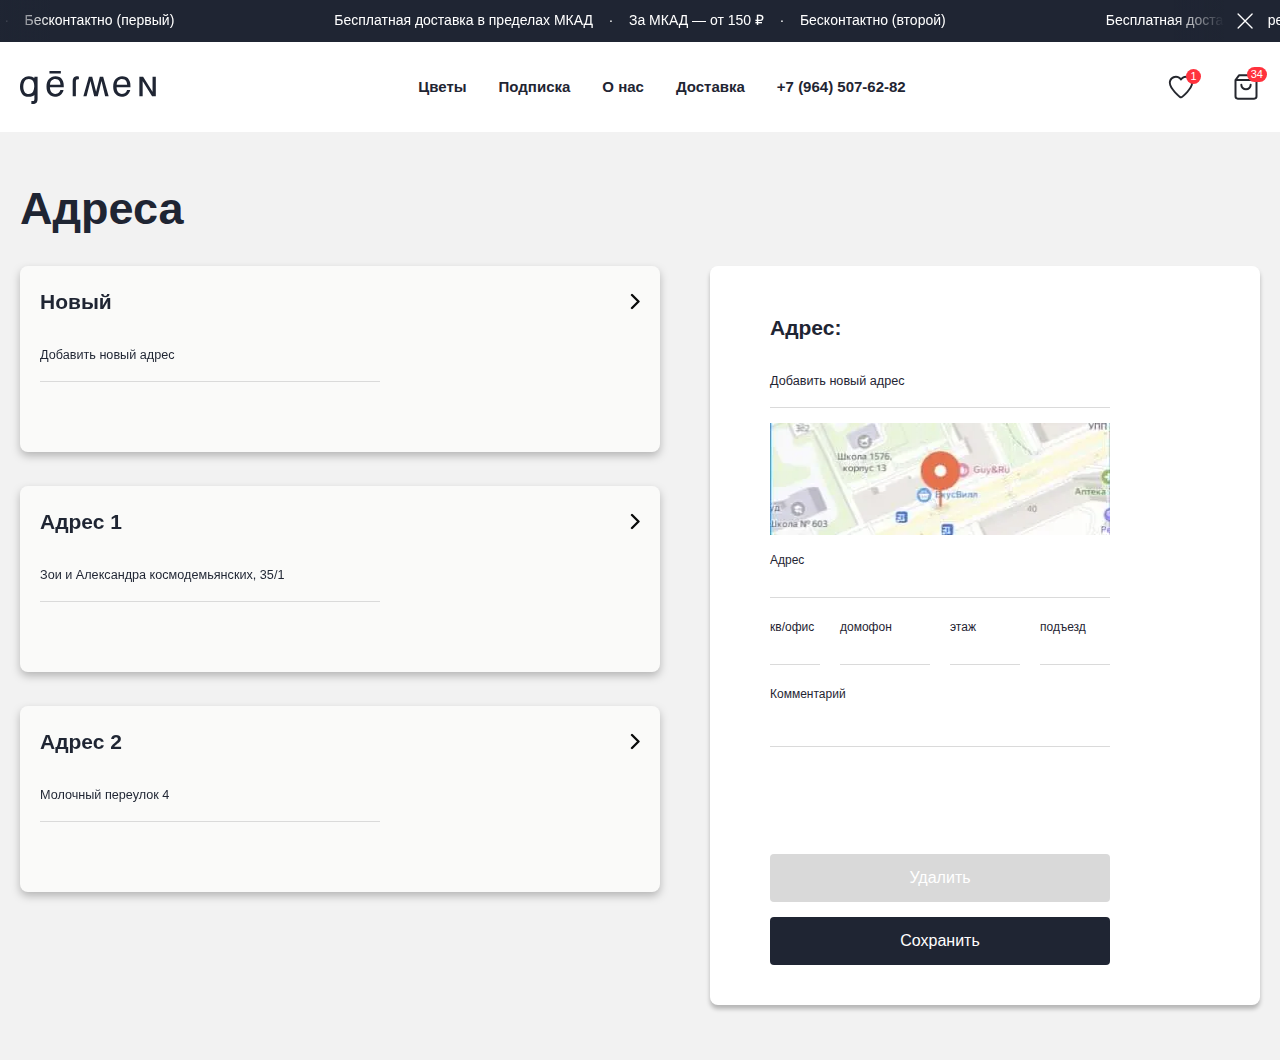
==== address.html @ e30f64b9 "first commit" ====
<!DOCTYPE html> <html lang="ru">

<head>
    <meta charset="UTF-8">
    <meta name="keywords" content="">
    <meta name="description" content="">
    <meta name="viewport" content="width=device-width, initial-scale=1, minimum-scale=1, maximum-scale=1">
    <meta name="format-detection" content="telephone=no">
    <meta name="skype-toolbar" content="skype-toolbar-parser-compatible">
    <link rel="stylesheet" href="css/libs.min.css">
    <link rel="stylesheet" href="css/style.min.css">
    <title>Адреса</title>
    <!-- Removing the error about the absence of favicon-->
    <link rel="shortcut icon" href="data:,">
</head>


<body>
    <section class="info-bar">
    <div class="info-bar__container">
        <div class="swiper-container swiper--top">
            <div class="swiper-wrapper">
                <div class="swiper-slide">
                    <div class="info-bar__text">
                        <div class="info-bar__text-item">Бесплатная доставка в&nbsp;пределах МКАД</div>
                        <div class="info-bar__text-item">За&nbsp;МКАД&nbsp;&mdash; от&nbsp;150&nbsp;₽</div>
                        <div class="info-bar__text-item">Бесконтактно (первый)</div>
                    </div>
                </div>
                <div class="swiper-slide">
                    <div class="info-bar__text">
                        <div class="info-bar__text-item">Бесплатная доставка в&nbsp;пределах МКАД</div>
                        <div class="info-bar__text-item">За&nbsp;МКАД&nbsp;&mdash; от&nbsp;150&nbsp;₽</div>
                        <div class="info-bar__text-item">Бесконтактно (второй)</div>
                    </div>
                </div>
                <div class="swiper-slide">
                    <div class="info-bar__text">
                        <div class="info-bar__text-item">Бесплатная доставка в&nbsp;пределах МКАД</div>
                        <div class="info-bar__text-item">За&nbsp;МКАД&nbsp;&mdash; от&nbsp;150&nbsp;₽</div>
                        <div class="info-bar__text-item">Бесконтактно (третий)</div>
                    </div>
                </div>
                <div class="swiper-slide">
                    <div class="info-bar__text">
                        <div class="info-bar__text-item">Бесплатная доставка в&nbsp;пределах МКАД</div>
                        <div class="info-bar__text-item">За&nbsp;МКАД&nbsp;&mdash; от&nbsp;150&nbsp;₽</div>
                        <div class="info-bar__text-item">Бесконтактно (четвертый)</div>
                    </div>
                </div>
            </div>
        </div>
        <div class="info-bar__close"></div>
    </div>
</section>
<header class="header">
    <div class="header__container">
        <div class="header__col header__col--left">
            <div class="header__burger"></div>
            <a class="header__logo" href="/"></a>
        </div>
        <div class="header__col header__col--center">
            <nav class="nav nav--desktop">
                <a class="nav__item" href="#">Цветы</a>
                <a class="nav__item" href="#">Подписка</a>
                <a class="nav__item" href="#">О&nbsp;нас</a>
                <a class="nav__item" href="#">Доставка</a>
                <a class="nav__item" href="tel:+79645076282">+7 (964) 507-62-82</a>
            </nav>
        </div>
        <div class="header__col header__col--right">
            <a class="header__control header__control--phone" href="tel:+79645076282"></a>
            <a class="header__control header__control--heart" href="#">
                <div class="header__control-text">1</div>
            </a>
            <a class="header__control header__control--cart" href="#">
                <div class="header__control-text">34</div>
            </a>
        </div>
    </div>
    <nav class="nav nav--mobile">
        <div class="nav__btn-close"></div>
        <a class="nav__item" href="#">Цветы</a>
        <a class="nav__item" href="#">Подписка</a>
        <a class="nav__item" href="#">О&nbsp;нас</a>
        <a class="nav__item" href="#">Доставка</a>
        <div class="nav__contacts">
            <div class="nav__contacts-title">Контакты</div>
            <a class="nav__contacts-link" href="tel:+74994992777">+7 (499) 499-27-77</a>
        </div>
    </nav>
</header>



    <section class="address">
        <div class="container">
            <div class="address__title display1">Адреса</div>
            <div class="address__inner">
                <div class="address__left">
                    <div
        class="address-card"
        data-desc="Добавить новый адрес"
        data-street=""
        data-office=""
        data-intercom=""
        data-floor=""
        data-entrance=""
        data-comment=""
>
    <div class="address-card__top">
        <div class="address-card__title display4">Новый</div>
        <svg width="10" height="17" viewBox="0 0 10 17" fill="none" xmlns="http://www.w3.org/2000/svg">
            <path d="M2 15L8.5 8.5L2 2" stroke="#090A0A" stroke-width="2.37254" stroke-linecap="round" stroke-linejoin="round"/>
        </svg>
    </div>
    <div class="address-card__desc">Добавить новый адрес</div>
</div>

                    <div
        class="address-card"
        data-desc="Зои и Александра космодемьянских, 35/1"
        data-street="Зои и Александра космодемьянских, 35/1"
        data-office="94"
        data-intercom="6543#0629"
        data-floor="7"
        data-entrance="3"
        data-comment="Подьезд со стороны улицы, между “донером” и “ароматным миром”, вот вторую дверь не звонить"
>
    <div class="address-card__top">
        <div class="address-card__title display4">Адрес 1</div>
        <svg width="10" height="17" viewBox="0 0 10 17" fill="none" xmlns="http://www.w3.org/2000/svg">
            <path d="M2 15L8.5 8.5L2 2" stroke="#090A0A" stroke-width="2.37254" stroke-linecap="round" stroke-linejoin="round"/>
        </svg>
    </div>
    <div class="address-card__desc">Зои и Александра космодемьянских, 35/1</div>
</div>

                    <div
        class="address-card"
        data-desc="Молочный переулок 4"
        data-street="Молочный переулок 4"
        data-office="123"
        data-intercom="2543#0629"
        data-floor="9"
        data-entrance="1"
        data-comment=""
>
    <div class="address-card__top">
        <div class="address-card__title display4">Адрес 2</div>
        <svg width="10" height="17" viewBox="0 0 10 17" fill="none" xmlns="http://www.w3.org/2000/svg">
            <path d="M2 15L8.5 8.5L2 2" stroke="#090A0A" stroke-width="2.37254" stroke-linecap="round" stroke-linejoin="round"/>
        </svg>
    </div>
    <div class="address-card__desc">Молочный переулок 4</div>
</div>

                </div>
                <div class="address__right">
                    <form action="" class="address-form">
                        <div class="address-form__inner">
                            <div class="address-form__title display4">Адрес:</div>
                            <div class="address-form__desc _desc">Добавить новый адрес</div>
                            <div class="address-form__map">
                                <img src="img/map.webp" alt="">
                            </div>
                            <div class="address-form__grid">
                                <fieldset class="address-form__full fg">
                                    <label>Адрес</label>
                                    <input class="_street" type="text">
                                </fieldset>
                                <fieldset class="address-form__field fg">
                                    <label>кв/офис</label>
                                    <input class="_office" type="text">
                                </fieldset>
                                <fieldset class="address-form__field fg">
                                    <label>домофон</label>
                                    <input class="_intercom" type="text">
                                </fieldset>
                                <fieldset class="address-form__field fg">
                                    <label>этаж</label>
                                    <input class="_floor" type="text">
                                </fieldset>
                                <fieldset class="address-form__field fg">
                                    <label>подъезд</label>
                                    <input class="_entrance" type="text">
                                </fieldset>
                                <fieldset class="address-form__full fg">
                                    <label>Комментарий</label>
                                    <textarea class="_comment"></textarea>
                                </fieldset>
                            </div>
                            <div class="address-form__buttons">
                                <button class="address-form__btn mbtn mbtn-gray">Удалить</button>
                                <button class="_save-address address-form__btn mbtn mbtn-accent">Cохранить</button>
                            </div>
                        </div>
                    </form>
                </div>
            </div>
        </div>
    </section>


    <script src="js/libs.min.js"></script>
<script src="js/app-project-base.js"></script>
<script src="js/app-project-run.js"></script>
<script src="js/main.min.js"></script>

</body>

</html>
---- css/libs.min.css ----
﻿
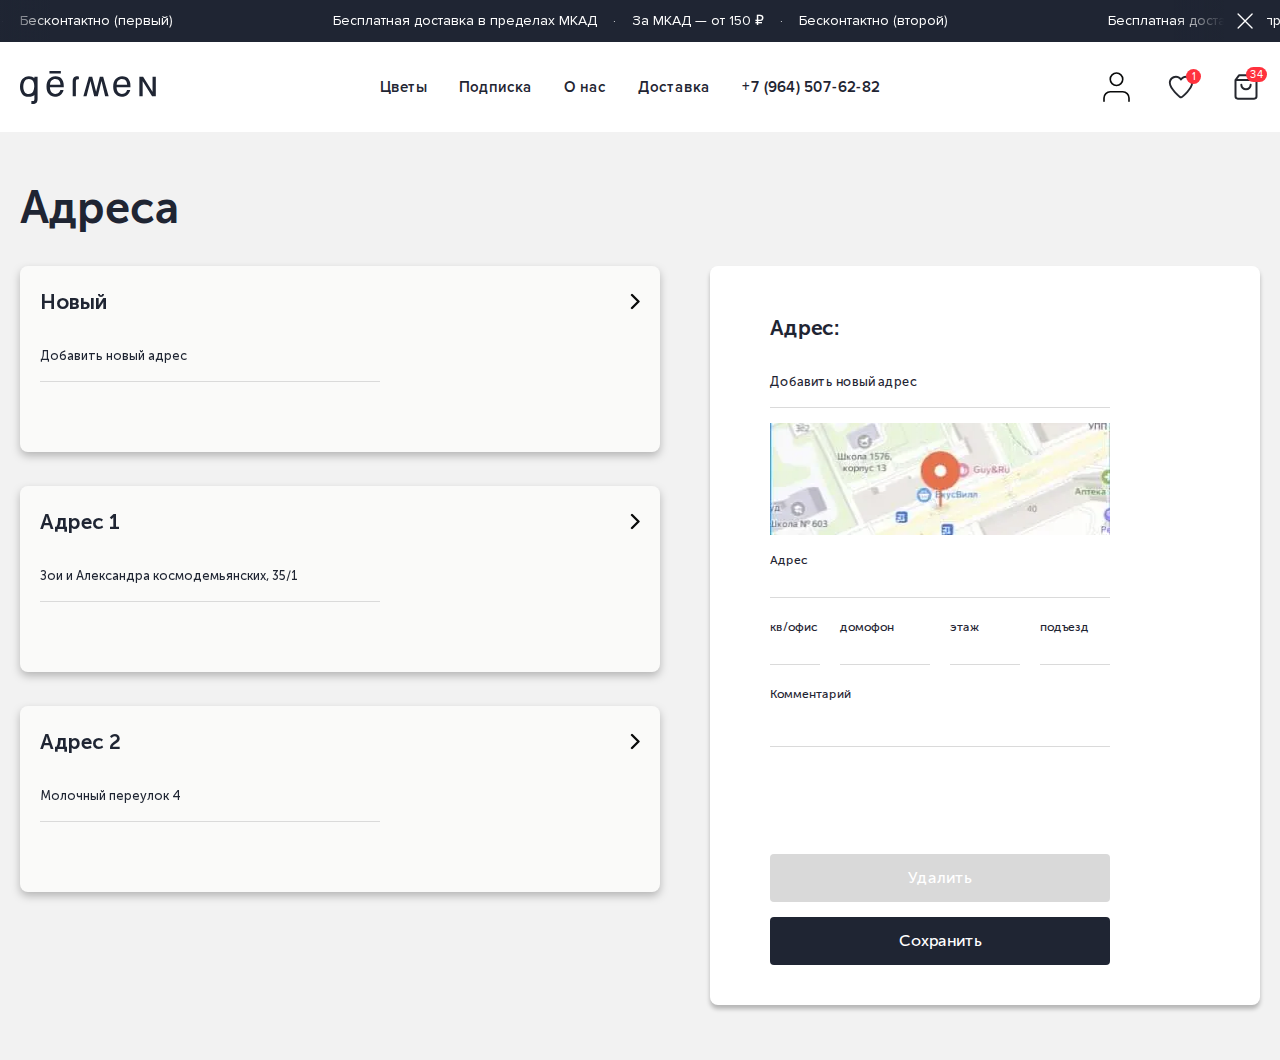
==== commit 03372d18: "added lk" ====
--- a/address.html
+++ b/address.html
@@ -7,7 +7,7 @@
     <meta name="viewport" content="width=device-width, initial-scale=1, minimum-scale=1, maximum-scale=1">
     <meta name="format-detection" content="telephone=no">
     <meta name="skype-toolbar" content="skype-toolbar-parser-compatible">
-    <link rel="stylesheet" href="css/libs.min.css">
+    <link rel="stylesheet" href="css/intlTelInput.min.css">
     <link rel="stylesheet" href="css/style.min.css">
     <title>Адреса</title>
     <!-- Removing the error about the absence of favicon-->
@@ -69,7 +69,55 @@
             </nav>
         </div>
         <div class="header__col header__col--right">
-            <a class="header__control header__control--phone" href="tel:+79645076282"></a>
+<!--            <a class="header__control header__control&#45;&#45;phone" href="tel:+79645076282"></a>-->
+            <button class="header__lk">
+                <svg width="27" height="30" viewBox="0 0 27 30" fill="none" xmlns="http://www.w3.org/2000/svg">
+                    <path d="M26 29.125V26C26 24.3424 25.3415 22.7527 24.1694 21.5806C22.9973 20.4085 21.4076 19.75 19.75 19.75H7.25C5.5924 19.75 4.00268 20.4085 2.83058 21.5806C1.65848 22.7527 1 24.3424 1 26V29.125" stroke="#090A0A" stroke-width="1.6129" stroke-linecap="round" stroke-linejoin="round"/>
+                    <path d="M13.5 13.5C16.9518 13.5 19.75 10.7018 19.75 7.25C19.75 3.79822 16.9518 1 13.5 1C10.0482 1 7.25 3.79822 7.25 7.25C7.25 10.7018 10.0482 13.5 13.5 13.5Z" stroke="#090A0A" stroke-width="1.6129" stroke-linecap="round" stroke-linejoin="round"/>
+                </svg>
+            </button>
+            
+            
+            
+            <div class="lk-modal lk-modal3">
+                <div class="lk-modal__inner">
+                    <div class="lk-modal__title">Личный кабинет</div>
+                    <div class="lk-modal__name lk-modal__title">Антон</div>
+                    <div class="lk-modal__info">
+                        <div class="lk-modal__phone">+7 906 089 59 63</div>
+                        <a href="" class="lk-modal__settings">
+                            <svg width="16" height="16" viewBox="0 0 16 16" fill="none" xmlns="http://www.w3.org/2000/svg">
+                                <g clip-path="url(#clip0_18_4095)">
+                                    <path d="M7.99984 10.0001C9.10441 10.0001 9.99984 9.10465 9.99984 8.00008C9.99984 6.89551 9.10441 6.00008 7.99984 6.00008C6.89527 6.00008 5.99984 6.89551 5.99984 8.00008C5.99984 9.10465 6.89527 10.0001 7.99984 10.0001Z" stroke="#344054" stroke-width="1.5" stroke-linecap="round" stroke-linejoin="round"/>
+                                    <path d="M12.9332 10.0001C12.8444 10.2012 12.818 10.4242 12.8572 10.6405C12.8964 10.8567 12.9995 11.0563 13.1532 11.2134L13.1932 11.2534C13.3171 11.3772 13.4155 11.5243 13.4826 11.6862C13.5497 11.848 13.5842 12.0215 13.5842 12.1967C13.5842 12.372 13.5497 12.5455 13.4826 12.7073C13.4155 12.8692 13.3171 13.0162 13.1932 13.1401C13.0693 13.264 12.9223 13.3624 12.7604 13.4295C12.5986 13.4966 12.4251 13.5311 12.2498 13.5311C12.0746 13.5311 11.9011 13.4966 11.7392 13.4295C11.5774 13.3624 11.4303 13.264 11.3065 13.1401L11.2665 13.1001C11.1094 12.9464 10.9098 12.8433 10.6936 12.8041C10.4773 12.7649 10.2542 12.7913 10.0532 12.8801C9.85599 12.9646 9.68783 13.1049 9.56937 13.2838C9.45092 13.4626 9.38736 13.6722 9.3865 13.8867V14.0001C9.3865 14.3537 9.24603 14.6928 8.99598 14.9429C8.74593 15.1929 8.40679 15.3334 8.05317 15.3334C7.69955 15.3334 7.36041 15.1929 7.11036 14.9429C6.86031 14.6928 6.71984 14.3537 6.71984 14.0001V13.9401C6.71468 13.7194 6.64325 13.5054 6.51484 13.3259C6.38644 13.1464 6.20699 13.0096 5.99984 12.9334C5.79876 12.8447 5.57571 12.8182 5.35944 12.8574C5.14318 12.8966 4.94362 12.9997 4.7865 13.1534L4.7465 13.1934C4.62267 13.3174 4.47562 13.4157 4.31376 13.4828C4.15189 13.5499 3.97839 13.5845 3.80317 13.5845C3.62795 13.5845 3.45445 13.5499 3.29258 13.4828C3.13072 13.4157 2.98367 13.3174 2.85984 13.1934C2.73587 13.0696 2.63752 12.9225 2.57042 12.7607C2.50333 12.5988 2.46879 12.4253 2.46879 12.2501C2.46879 12.0749 2.50333 11.9014 2.57042 11.7395C2.63752 11.5776 2.73587 11.4306 2.85984 11.3067L2.89984 11.2667C3.05353 11.1096 3.15663 10.9101 3.19584 10.6938C3.23505 10.4775 3.20858 10.2545 3.11984 10.0534C3.03533 9.85623 2.89501 9.68807 2.71615 9.56962C2.53729 9.45117 2.32769 9.3876 2.11317 9.38675H1.99984C1.64622 9.38675 1.30708 9.24627 1.05703 8.99622C0.80698 8.74617 0.666504 8.40704 0.666504 8.05341C0.666504 7.69979 0.80698 7.36065 1.05703 7.11061C1.30708 6.86056 1.64622 6.72008 1.99984 6.72008H2.05984C2.2805 6.71492 2.49451 6.64349 2.67404 6.51509C2.85357 6.38668 2.99031 6.20724 3.0665 6.00008C3.15525 5.799 3.18172 5.57595 3.14251 5.35969C3.10329 5.14343 3.00019 4.94387 2.8465 4.78675L2.8065 4.74675C2.68254 4.62292 2.58419 4.47587 2.51709 4.314C2.44999 4.15214 2.41545 3.97864 2.41545 3.80341C2.41545 3.62819 2.44999 3.45469 2.51709 3.29283C2.58419 3.13096 2.68254 2.98391 2.8065 2.86008C2.93033 2.73611 3.07739 2.63777 3.23925 2.57067C3.40111 2.50357 3.57462 2.46903 3.74984 2.46903C3.92506 2.46903 4.09856 2.50357 4.26042 2.57067C4.42229 2.63777 4.56934 2.73611 4.69317 2.86008L4.73317 2.90008C4.89029 3.05377 5.08985 3.15687 5.30611 3.19608C5.52237 3.2353 5.74543 3.20882 5.9465 3.12008H5.99984C6.19702 3.03557 6.36518 2.89525 6.48363 2.71639C6.60208 2.53753 6.66565 2.32794 6.6665 2.11341V2.00008C6.6665 1.64646 6.80698 1.30732 7.05703 1.05727C7.30708 0.807224 7.64621 0.666748 7.99984 0.666748C8.35346 0.666748 8.6926 0.807224 8.94265 1.05727C9.19269 1.30732 9.33317 1.64646 9.33317 2.00008V2.06008C9.33403 2.27461 9.39759 2.4842 9.51604 2.66306C9.63449 2.84192 9.80266 2.98224 9.99984 3.06675C10.2009 3.15549 10.424 3.18196 10.6402 3.14275C10.8565 3.10354 11.0561 3.00044 11.2132 2.84675L11.2532 2.80675C11.377 2.68278 11.5241 2.58443 11.6859 2.51733C11.8478 2.45024 12.0213 2.4157 12.1965 2.4157C12.3717 2.4157 12.5452 2.45024 12.7071 2.51733C12.869 2.58443 13.016 2.68278 13.1398 2.80675C13.2638 2.93058 13.3622 3.07763 13.4292 3.23949C13.4963 3.40136 13.5309 3.57486 13.5309 3.75008C13.5309 3.9253 13.4963 4.0988 13.4292 4.26067C13.3622 4.42253 13.2638 4.56958 13.1398 4.69341L13.0998 4.73341C12.9461 4.89053 12.843 5.09009 12.8038 5.30636C12.7646 5.52262 12.7911 5.74567 12.8798 5.94675V6.00008C12.9643 6.19726 13.1047 6.36543 13.2835 6.48388C13.4624 6.60233 13.672 6.66589 13.8865 6.66675H13.9998C14.3535 6.66675 14.6926 6.80722 14.9426 7.05727C15.1927 7.30732 15.3332 7.64646 15.3332 8.00008C15.3332 8.3537 15.1927 8.69284 14.9426 8.94289C14.6926 9.19294 14.3535 9.33341 13.9998 9.33341H13.9398C13.7253 9.33427 13.5157 9.39784 13.3369 9.51629C13.158 9.63474 13.0177 9.8029 12.9332 10.0001Z" stroke="#344054" stroke-width="1.5" stroke-linecap="round" stroke-linejoin="round"/>
+                                </g>
+                                <defs>
+                                    <clipPath id="clip0_18_4095">
+                                        <rect width="16" height="16" fill="white"/>
+                                    </clipPath>
+                                </defs>
+                            </svg>
+                        </a>
+                    </div>
+                    <div class="lk-modal__links">
+                        <a href="" class="lk-modal__link">
+                            <span>Мои заказы</span>
+                            <i></i>
+                        </a>
+                        <a href="" class="lk-modal__link">
+                            <span>Адреса</span>
+                        </a>
+                        <a href="" class="lk-modal__link">
+                            <span>Мои данные</span>
+                        </a>
+                    </div>
+                    <div class="lk-modal__bottom">
+                        <a href="" class="lk-modal__logout">Выйти</a>
+                        <a href="" class="lk-modal__yur">Юридические тонкости</a>
+                    </div>
+                </div>
+            </div>
+            
             <a class="header__control header__control--heart" href="#">
                 <div class="header__control-text">1</div>
             </a>
@@ -99,7 +147,7 @@
             <div class="address__inner">
                 <div class="address__left">
                     <div
-        class="address-card"
+        class="address-card address-card--new"
         data-desc="Добавить новый адрес"
         data-street=""
         data-office=""
@@ -118,7 +166,7 @@
 </div>
 
                     <div
-        class="address-card"
+        class="address-card "
         data-desc="Зои и Александра космодемьянских, 35/1"
         data-street="Зои и Александра космодемьянских, 35/1"
         data-office="94"
@@ -137,7 +185,7 @@
 </div>
 
                     <div
-        class="address-card"
+        class="address-card "
         data-desc="Молочный переулок 4"
         data-street="Молочный переулок 4"
         data-office="123"
@@ -202,9 +250,9 @@
     </section>
 
 
-    <script src="js/libs.min.js"></script>
-<script src="js/app-project-base.js"></script>
+    <script src="js/app-project-base.js"></script>
 <script src="js/app-project-run.js"></script>
+<script src="js/intlTelInput-jquery.js"></script>
 <script src="js/main.min.js"></script>
 
 </body>
--- a/css/intlTelInput.min.css
+++ b/css/intlTelInput.min.css
@@ -0,0 +1 @@
+.iti{position:relative;display:inline-block}.iti *{box-sizing:border-box;-moz-box-sizing:border-box}.iti__hide{display:none}.iti__v-hide{visibility:hidden}.iti input,.iti input[type=tel],.iti input[type=text]{position:relative;z-index:0;margin-top:0!important;margin-bottom:0!important;padding-right:36px;margin-right:0}.iti__flag-container{position:absolute;top:0;bottom:0;right:0;padding:1px}.iti__selected-flag{z-index:1;position:relative;display:flex;align-items:center;height:100%;padding:0 6px 0 8px}.iti__arrow{margin-left:6px;width:0;height:0;border-left:3px solid transparent;border-right:3px solid transparent;border-top:4px solid #555}.iti__arrow--up{border-top:none;border-bottom:4px solid #555}.iti__country-list{position:absolute;z-index:2;list-style:none;text-align:left;padding:0;margin:0 0 0 -1px;box-shadow:1px 1px 4px rgba(0,0,0,.2);background-color:#fff;border:1px solid #ccc;white-space:nowrap;max-height:200px;overflow-y:scroll;-webkit-overflow-scrolling:touch}.iti__country-list--dropup{bottom:100%;margin-bottom:-1px}@media (max-width:500px){.iti__country-list{white-space:normal}}.iti__flag-box{display:inline-block;width:20px}.iti__divider{padding-bottom:5px;margin-bottom:5px;border-bottom:1px solid #ccc}.iti__country{padding:5px 10px;outline:0}.iti__dial-code{color:#999}.iti__country.iti__highlight{background-color:rgba(0,0,0,.05)}.iti__country-name,.iti__dial-code,.iti__flag-box{vertical-align:middle}.iti__country-name,.iti__flag-box{margin-right:6px}.iti--allow-dropdown input,.iti--allow-dropdown input[type=tel],.iti--allow-dropdown input[type=text],.iti--separate-dial-code input,.iti--separate-dial-code input[type=tel],.iti--separate-dial-code input[type=text]{padding-right:6px;padding-left:52px;margin-left:0}.iti--allow-dropdown .iti__flag-container,.iti--separate-dial-code .iti__flag-container{right:auto;left:0}.iti--allow-dropdown .iti__flag-container:hover{cursor:pointer}.iti--allow-dropdown .iti__flag-container:hover .iti__selected-flag{background-color:rgba(0,0,0,.05)}.iti--allow-dropdown input[disabled]+.iti__flag-container:hover,.iti--allow-dropdown input[readonly]+.iti__flag-container:hover{cursor:default}.iti--allow-dropdown input[disabled]+.iti__flag-container:hover .iti__selected-flag,.iti--allow-dropdown input[readonly]+.iti__flag-container:hover .iti__selected-flag{background-color:transparent}.iti--separate-dial-code .iti__selected-flag{background-color:rgba(0,0,0,.05)}.iti--separate-dial-code .iti__selected-dial-code{margin-left:6px}.iti--container{position:absolute;top:-1000px;left:-1000px;z-index:1060;padding:1px}.iti--container:hover{cursor:pointer}.iti-mobile .iti--container{top:30px;bottom:30px;left:30px;right:30px;position:fixed}.iti-mobile .iti__country-list{max-height:100%;width:100%}.iti-mobile .iti__country{padding:10px 10px;line-height:1.5em}.iti__flag{width:20px}.iti__flag.iti__be{width:18px}.iti__flag.iti__ch{width:15px}.iti__flag.iti__mc{width:19px}.iti__flag.iti__ne{width:18px}.iti__flag.iti__np{width:13px}.iti__flag.iti__va{width:15px}@media (-webkit-min-device-pixel-ratio:2),(min-resolution:192dpi){.iti__flag{background-size:5652px 15px}}.iti__flag.iti__ac{height:10px;background-position:0 0}.iti__flag.iti__ad{height:14px;background-position:-22px 0}.iti__flag.iti__ae{height:10px;background-position:-44px 0}.iti__flag.iti__af{height:14px;background-position:-66px 0}.iti__flag.iti__ag{height:14px;background-position:-88px 0}.iti__flag.iti__ai{height:10px;background-position:-110px 0}.iti__flag.iti__al{height:15px;background-position:-132px 0}.iti__flag.iti__am{height:10px;background-position:-154px 0}.iti__flag.iti__ao{height:14px;background-position:-176px 0}.iti__flag.iti__aq{height:14px;background-position:-198px 0}.iti__flag.iti__ar{height:13px;background-position:-220px 0}.iti__flag.iti__as{height:10px;background-position:-242px 0}.iti__flag.iti__at{height:14px;background-position:-264px 0}.iti__flag.iti__au{height:10px;background-position:-286px 0}.iti__flag.iti__aw{height:14px;background-position:-308px 0}.iti__flag.iti__ax{height:13px;background-position:-330px 0}.iti__flag.iti__az{height:10px;background-position:-352px 0}.iti__flag.iti__ba{height:10px;background-position:-374px 0}.iti__flag.iti__bb{height:14px;background-position:-396px 0}.iti__flag.iti__bd{height:12px;background-position:-418px 0}.iti__flag.iti__be{height:15px;background-position:-440px 0}.iti__flag.iti__bf{height:14px;background-position:-460px 0}.iti__flag.iti__bg{height:12px;background-position:-482px 0}.iti__flag.iti__bh{height:12px;background-position:-504px 0}.iti__flag.iti__bi{height:12px;background-position:-526px 0}.iti__flag.iti__bj{height:14px;background-position:-548px 0}.iti__flag.iti__bl{height:14px;background-position:-570px 0}.iti__flag.iti__bm{height:10px;background-position:-592px 0}.iti__flag.iti__bn{height:10px;background-position:-614px 0}.iti__flag.iti__bo{height:14px;background-position:-636px 0}.iti__flag.iti__bq{height:14px;background-position:-658px 0}.iti__flag.iti__br{height:14px;background-position:-680px 0}.iti__flag.iti__bs{height:10px;background-position:-702px 0}.iti__flag.iti__bt{height:14px;background-position:-724px 0}.iti__flag.iti__bv{height:15px;background-position:-746px 0}.iti__flag.iti__bw{height:14px;background-position:-768px 0}.iti__flag.iti__by{height:10px;background-position:-790px 0}.iti__flag.iti__bz{height:14px;background-position:-812px 0}.iti__flag.iti__ca{height:10px;background-position:-834px 0}.iti__flag.iti__cc{height:10px;background-position:-856px 0}.iti__flag.iti__cd{height:15px;background-position:-878px 0}.iti__flag.iti__cf{height:14px;background-position:-900px 0}.iti__flag.iti__cg{height:14px;background-position:-922px 0}.iti__flag.iti__ch{height:15px;background-position:-944px 0}.iti__flag.iti__ci{height:14px;background-position:-961px 0}.iti__flag.iti__ck{height:10px;background-position:-983px 0}.iti__flag.iti__cl{height:14px;background-position:-1005px 0}.iti__flag.iti__cm{height:14px;background-position:-1027px 0}.iti__flag.iti__cn{height:14px;background-position:-1049px 0}.iti__flag.iti__co{height:14px;background-position:-1071px 0}.iti__flag.iti__cp{height:14px;background-position:-1093px 0}.iti__flag.iti__cr{height:12px;background-position:-1115px 0}.iti__flag.iti__cu{height:10px;background-position:-1137px 0}.iti__flag.iti__cv{height:12px;background-position:-1159px 0}.iti__flag.iti__cw{height:14px;background-position:-1181px 0}.iti__flag.iti__cx{height:10px;background-position:-1203px 0}.iti__flag.iti__cy{height:14px;background-position:-1225px 0}.iti__flag.iti__cz{height:14px;background-position:-1247px 0}.iti__flag.iti__de{height:12px;background-position:-1269px 0}.iti__flag.iti__dg{height:10px;background-position:-1291px 0}.iti__flag.iti__dj{height:14px;background-position:-1313px 0}.iti__flag.iti__dk{height:15px;background-position:-1335px 0}.iti__flag.iti__dm{height:10px;background-position:-1357px 0}.iti__flag.iti__do{height:14px;background-position:-1379px 0}.iti__flag.iti__dz{height:14px;background-position:-1401px 0}.iti__flag.iti__ea{height:14px;background-position:-1423px 0}.iti__flag.iti__ec{height:14px;background-position:-1445px 0}.iti__flag.iti__ee{height:13px;background-position:-1467px 0}.iti__flag.iti__eg{height:14px;background-position:-1489px 0}.iti__flag.iti__eh{height:10px;background-position:-1511px 0}.iti__flag.iti__er{height:10px;background-position:-1533px 0}.iti__flag.iti__es{height:14px;background-position:-1555px 0}.iti__flag.iti__et{height:10px;background-position:-1577px 0}.iti__flag.iti__eu{height:14px;background-position:-1599px 0}.iti__flag.iti__fi{height:12px;background-position:-1621px 0}.iti__flag.iti__fj{height:10px;background-position:-1643px 0}.iti__flag.iti__fk{height:10px;background-position:-1665px 0}.iti__flag.iti__fm{height:11px;background-position:-1687px 0}.iti__flag.iti__fo{height:15px;background-position:-1709px 0}.iti__flag.iti__fr{height:14px;background-position:-1731px 0}.iti__flag.iti__ga{height:15px;background-position:-1753px 0}.iti__flag.iti__gb{height:10px;background-position:-1775px 0}.iti__flag.iti__gd{height:12px;background-position:-1797px 0}.iti__flag.iti__ge{height:14px;background-position:-1819px 0}.iti__flag.iti__gf{height:14px;background-position:-1841px 0}.iti__flag.iti__gg{height:14px;background-position:-1863px 0}.iti__flag.iti__gh{height:14px;background-position:-1885px 0}.iti__flag.iti__gi{height:10px;background-position:-1907px 0}.iti__flag.iti__gl{height:14px;background-position:-1929px 0}.iti__flag.iti__gm{height:14px;background-position:-1951px 0}.iti__flag.iti__gn{height:14px;background-position:-1973px 0}.iti__flag.iti__gp{height:14px;background-position:-1995px 0}.iti__flag.iti__gq{height:14px;background-position:-2017px 0}.iti__flag.iti__gr{height:14px;background-position:-2039px 0}.iti__flag.iti__gs{height:10px;background-position:-2061px 0}.iti__flag.iti__gt{height:13px;background-position:-2083px 0}.iti__flag.iti__gu{height:11px;background-position:-2105px 0}.iti__flag.iti__gw{height:10px;background-position:-2127px 0}.iti__flag.iti__gy{height:12px;background-position:-2149px 0}.iti__flag.iti__hk{height:14px;background-position:-2171px 0}.iti__flag.iti__hm{height:10px;background-position:-2193px 0}.iti__flag.iti__hn{height:10px;background-position:-2215px 0}.iti__flag.iti__hr{height:10px;background-position:-2237px 0}.iti__flag.iti__ht{height:12px;background-position:-2259px 0}.iti__flag.iti__hu{height:10px;background-position:-2281px 0}.iti__flag.iti__ic{height:14px;background-position:-2303px 0}.iti__flag.iti__id{height:14px;background-position:-2325px 0}.iti__flag.iti__ie{height:10px;background-position:-2347px 0}.iti__flag.iti__il{height:15px;background-position:-2369px 0}.iti__flag.iti__im{height:10px;background-position:-2391px 0}.iti__flag.iti__in{height:14px;background-position:-2413px 0}.iti__flag.iti__io{height:10px;background-position:-2435px 0}.iti__flag.iti__iq{height:14px;background-position:-2457px 0}.iti__flag.iti__ir{height:12px;background-position:-2479px 0}.iti__flag.iti__is{height:15px;background-position:-2501px 0}.iti__flag.iti__it{height:14px;background-position:-2523px 0}.iti__flag.iti__je{height:12px;background-position:-2545px 0}.iti__flag.iti__jm{height:10px;background-position:-2567px 0}.iti__flag.iti__jo{height:10px;background-position:-2589px 0}.iti__flag.iti__jp{height:14px;background-position:-2611px 0}.iti__flag.iti__ke{height:14px;background-position:-2633px 0}.iti__flag.iti__kg{height:12px;background-position:-2655px 0}.iti__flag.iti__kh{height:13px;background-position:-2677px 0}.iti__flag.iti__ki{height:10px;background-position:-2699px 0}.iti__flag.iti__km{height:12px;background-position:-2721px 0}.iti__flag.iti__kn{height:14px;background-position:-2743px 0}.iti__flag.iti__kp{height:10px;background-position:-2765px 0}.iti__flag.iti__kr{height:14px;background-position:-2787px 0}.iti__flag.iti__kw{height:10px;background-position:-2809px 0}.iti__flag.iti__ky{height:10px;background-position:-2831px 0}.iti__flag.iti__kz{height:10px;background-position:-2853px 0}.iti__flag.iti__la{height:14px;background-position:-2875px 0}.iti__flag.iti__lb{height:14px;background-position:-2897px 0}.iti__flag.iti__lc{height:10px;background-position:-2919px 0}.iti__flag.iti__li{height:12px;background-position:-2941px 0}.iti__flag.iti__lk{height:10px;background-position:-2963px 0}.iti__flag.iti__lr{height:11px;background-position:-2985px 0}.iti__flag.iti__ls{height:14px;background-position:-3007px 0}.iti__flag.iti__lt{height:12px;background-position:-3029px 0}.iti__flag.iti__lu{height:12px;background-position:-3051px 0}.iti__flag.iti__lv{height:10px;background-position:-3073px 0}.iti__flag.iti__ly{height:10px;background-position:-3095px 0}.iti__flag.iti__ma{height:14px;background-position:-3117px 0}.iti__flag.iti__mc{height:15px;background-position:-3139px 0}.iti__flag.iti__md{height:10px;background-position:-3160px 0}.iti__flag.iti__me{height:10px;background-position:-3182px 0}.iti__flag.iti__mf{height:14px;background-position:-3204px 0}.iti__flag.iti__mg{height:14px;background-position:-3226px 0}.iti__flag.iti__mh{height:11px;background-position:-3248px 0}.iti__flag.iti__mk{height:10px;background-position:-3270px 0}.iti__flag.iti__ml{height:14px;background-position:-3292px 0}.iti__flag.iti__mm{height:14px;background-position:-3314px 0}.iti__flag.iti__mn{height:10px;background-position:-3336px 0}.iti__flag.iti__mo{height:14px;background-position:-3358px 0}.iti__flag.iti__mp{height:10px;background-position:-3380px 0}.iti__flag.iti__mq{height:14px;background-position:-3402px 0}.iti__flag.iti__mr{height:14px;background-position:-3424px 0}.iti__flag.iti__ms{height:10px;background-position:-3446px 0}.iti__flag.iti__mt{height:14px;background-position:-3468px 0}.iti__flag.iti__mu{height:14px;background-position:-3490px 0}.iti__flag.iti__mv{height:14px;background-position:-3512px 0}.iti__flag.iti__mw{height:14px;background-position:-3534px 0}.iti__flag.iti__mx{height:12px;background-position:-3556px 0}.iti__flag.iti__my{height:10px;background-position:-3578px 0}.iti__flag.iti__mz{height:14px;background-position:-3600px 0}.iti__flag.iti__na{height:14px;background-position:-3622px 0}.iti__flag.iti__nc{height:10px;background-position:-3644px 0}.iti__flag.iti__ne{height:15px;background-position:-3666px 0}.iti__flag.iti__nf{height:10px;background-position:-3686px 0}.iti__flag.iti__ng{height:10px;background-position:-3708px 0}.iti__flag.iti__ni{height:12px;background-position:-3730px 0}.iti__flag.iti__nl{height:14px;background-position:-3752px 0}.iti__flag.iti__no{height:15px;background-position:-3774px 0}.iti__flag.iti__np{height:15px;background-position:-3796px 0}.iti__flag.iti__nr{height:10px;background-position:-3811px 0}.iti__flag.iti__nu{height:10px;background-position:-3833px 0}.iti__flag.iti__nz{height:10px;background-position:-3855px 0}.iti__flag.iti__om{height:10px;background-position:-3877px 0}.iti__flag.iti__pa{height:14px;background-position:-3899px 0}.iti__flag.iti__pe{height:14px;background-position:-3921px 0}.iti__flag.iti__pf{height:14px;background-position:-3943px 0}.iti__flag.iti__pg{height:15px;background-position:-3965px 0}.iti__flag.iti__ph{height:10px;background-position:-3987px 0}.iti__flag.iti__pk{height:14px;background-position:-4009px 0}.iti__flag.iti__pl{height:13px;background-position:-4031px 0}.iti__flag.iti__pm{height:14px;background-position:-4053px 0}.iti__flag.iti__pn{height:10px;background-position:-4075px 0}.iti__flag.iti__pr{height:14px;background-position:-4097px 0}.iti__flag.iti__ps{height:10px;background-position:-4119px 0}.iti__flag.iti__pt{height:14px;background-position:-4141px 0}.iti__flag.iti__pw{height:13px;background-position:-4163px 0}.iti__flag.iti__py{height:11px;background-position:-4185px 0}.iti__flag.iti__qa{height:8px;background-position:-4207px 0}.iti__flag.iti__re{height:14px;background-position:-4229px 0}.iti__flag.iti__ro{height:14px;background-position:-4251px 0}.iti__flag.iti__rs{height:14px;background-position:-4273px 0}.iti__flag.iti__ru{height:14px;background-position:-4295px 0}.iti__flag.iti__rw{height:14px;background-position:-4317px 0}.iti__flag.iti__sa{height:14px;background-position:-4339px 0}.iti__flag.iti__sb{height:10px;background-position:-4361px 0}.iti__flag.iti__sc{height:10px;background-position:-4383px 0}.iti__flag.iti__sd{height:10px;background-position:-4405px 0}.iti__flag.iti__se{height:13px;background-position:-4427px 0}.iti__flag.iti__sg{height:14px;background-position:-4449px 0}.iti__flag.iti__sh{height:10px;background-position:-4471px 0}.iti__flag.iti__si{height:10px;background-position:-4493px 0}.iti__flag.iti__sj{height:15px;background-position:-4515px 0}.iti__flag.iti__sk{height:14px;background-position:-4537px 0}.iti__flag.iti__sl{height:14px;background-position:-4559px 0}.iti__flag.iti__sm{height:15px;background-position:-4581px 0}.iti__flag.iti__sn{height:14px;background-position:-4603px 0}.iti__flag.iti__so{height:14px;background-position:-4625px 0}.iti__flag.iti__sr{height:14px;background-position:-4647px 0}.iti__flag.iti__ss{height:10px;background-position:-4669px 0}.iti__flag.iti__st{height:10px;background-position:-4691px 0}.iti__flag.iti__sv{height:12px;background-position:-4713px 0}.iti__flag.iti__sx{height:14px;background-position:-4735px 0}.iti__flag.iti__sy{height:14px;background-position:-4757px 0}.iti__flag.iti__sz{height:14px;background-position:-4779px 0}.iti__flag.iti__ta{height:10px;background-position:-4801px 0}.iti__flag.iti__tc{height:10px;background-position:-4823px 0}.iti__flag.iti__td{height:14px;background-position:-4845px 0}.iti__flag.iti__tf{height:14px;background-position:-4867px 0}.iti__flag.iti__tg{height:13px;background-position:-4889px 0}.iti__flag.iti__th{height:14px;background-position:-4911px 0}.iti__flag.iti__tj{height:10px;background-position:-4933px 0}.iti__flag.iti__tk{height:10px;background-position:-4955px 0}.iti__flag.iti__tl{height:10px;background-position:-4977px 0}.iti__flag.iti__tm{height:14px;background-position:-4999px 0}.iti__flag.iti__tn{height:14px;background-position:-5021px 0}.iti__flag.iti__to{height:10px;background-position:-5043px 0}.iti__flag.iti__tr{height:14px;background-position:-5065px 0}.iti__flag.iti__tt{height:12px;background-position:-5087px 0}.iti__flag.iti__tv{height:10px;background-position:-5109px 0}.iti__flag.iti__tw{height:14px;background-position:-5131px 0}.iti__flag.iti__tz{height:14px;background-position:-5153px 0}.iti__flag.iti__ua{height:14px;background-position:-5175px 0}.iti__flag.iti__ug{height:14px;background-position:-5197px 0}.iti__flag.iti__um{height:11px;background-position:-5219px 0}.iti__flag.iti__un{height:14px;background-position:-5241px 0}.iti__flag.iti__us{height:11px;background-position:-5263px 0}.iti__flag.iti__uy{height:14px;background-position:-5285px 0}.iti__flag.iti__uz{height:10px;background-position:-5307px 0}.iti__flag.iti__va{height:15px;background-position:-5329px 0}.iti__flag.iti__vc{height:14px;background-position:-5346px 0}.iti__flag.iti__ve{height:14px;background-position:-5368px 0}.iti__flag.iti__vg{height:10px;background-position:-5390px 0}.iti__flag.iti__vi{height:14px;background-position:-5412px 0}.iti__flag.iti__vn{height:14px;background-position:-5434px 0}.iti__flag.iti__vu{height:12px;background-position:-5456px 0}.iti__flag.iti__wf{height:14px;background-position:-5478px 0}.iti__flag.iti__ws{height:10px;background-position:-5500px 0}.iti__flag.iti__xk{height:15px;background-position:-5522px 0}.iti__flag.iti__ye{height:14px;background-position:-5544px 0}.iti__flag.iti__yt{height:14px;background-position:-5566px 0}.iti__flag.iti__za{height:14px;background-position:-5588px 0}.iti__flag.iti__zm{height:14px;background-position:-5610px 0}.iti__flag.iti__zw{height:10px;background-position:-5632px 0}.iti__flag{height:15px;box-shadow:0 0 1px 0 #888;background-image:url(../img/flags.png);background-repeat:no-repeat;background-color:#dbdbdb;background-position:20px 0}@media (-webkit-min-device-pixel-ratio:2),(min-resolution:192dpi){.iti__flag{background-image:url(../img/flags@2x.png)}}.iti__flag.iti__np{background-color:transparent}